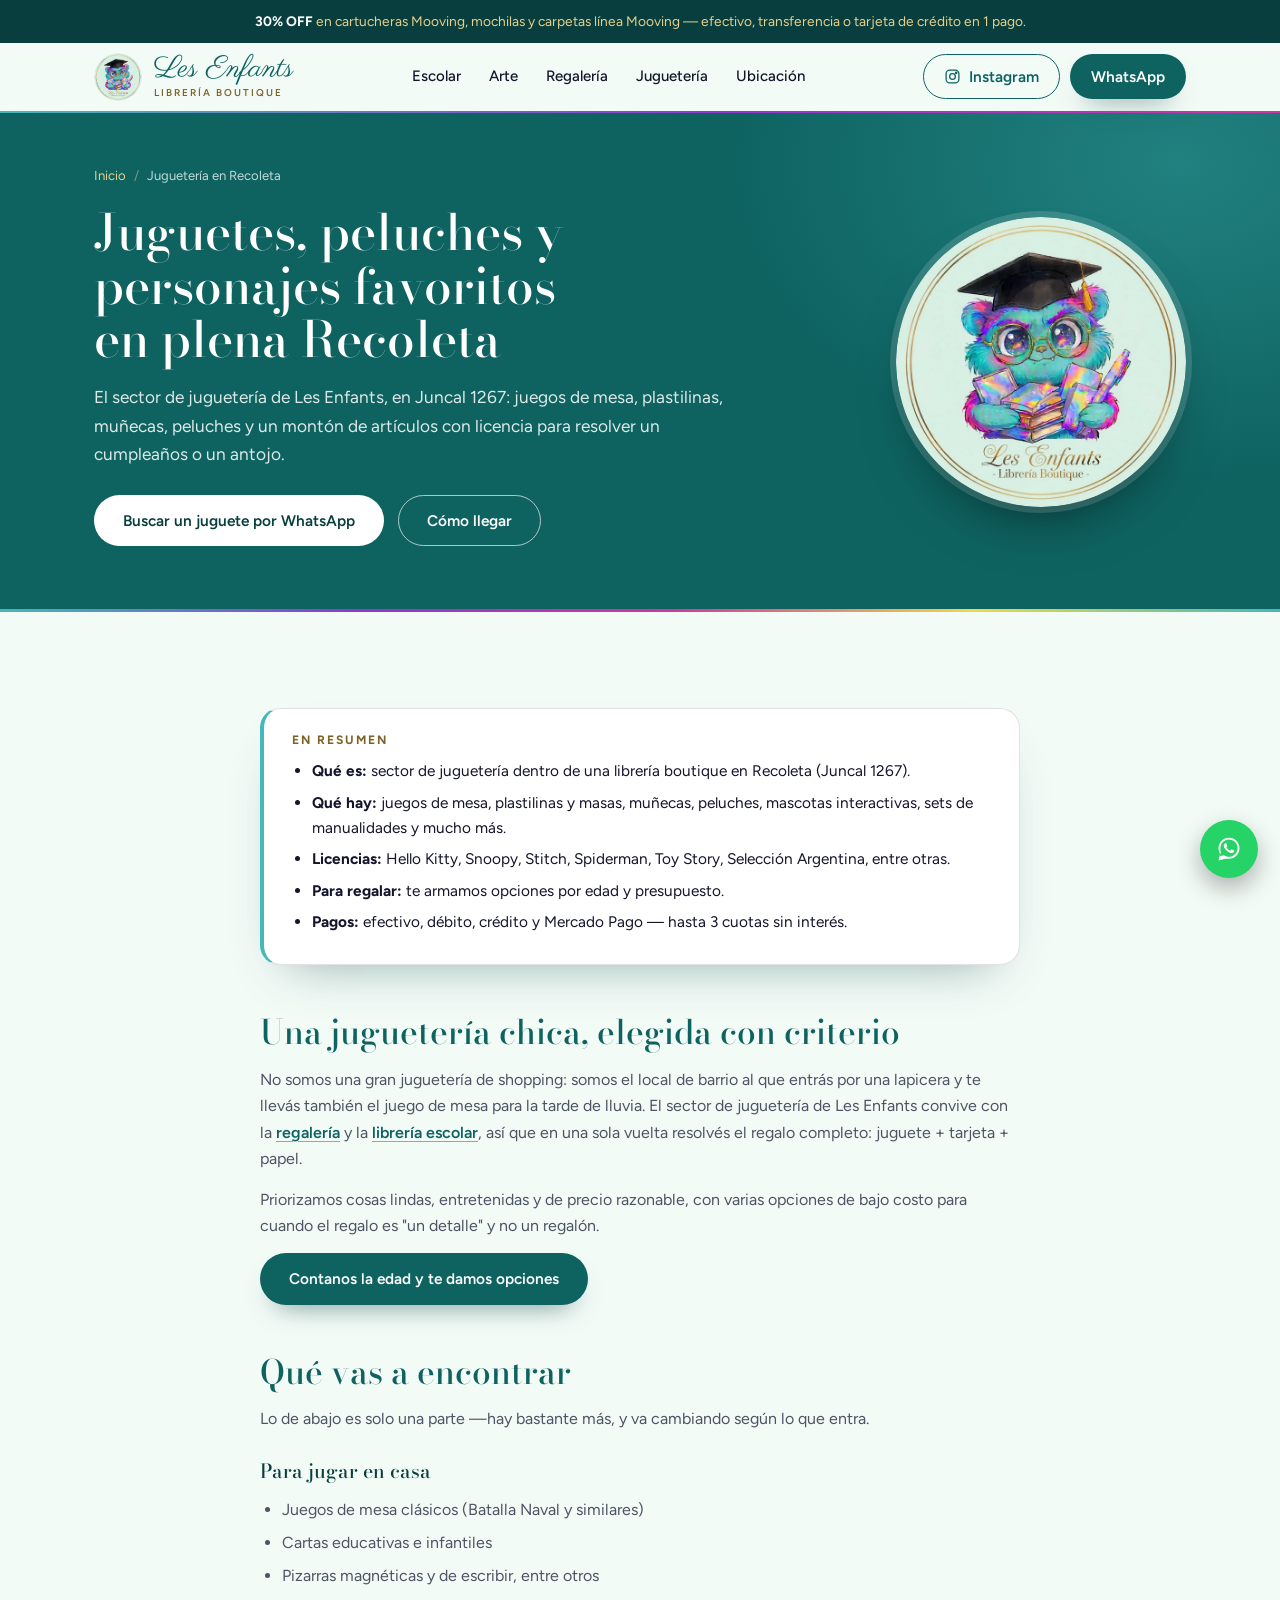
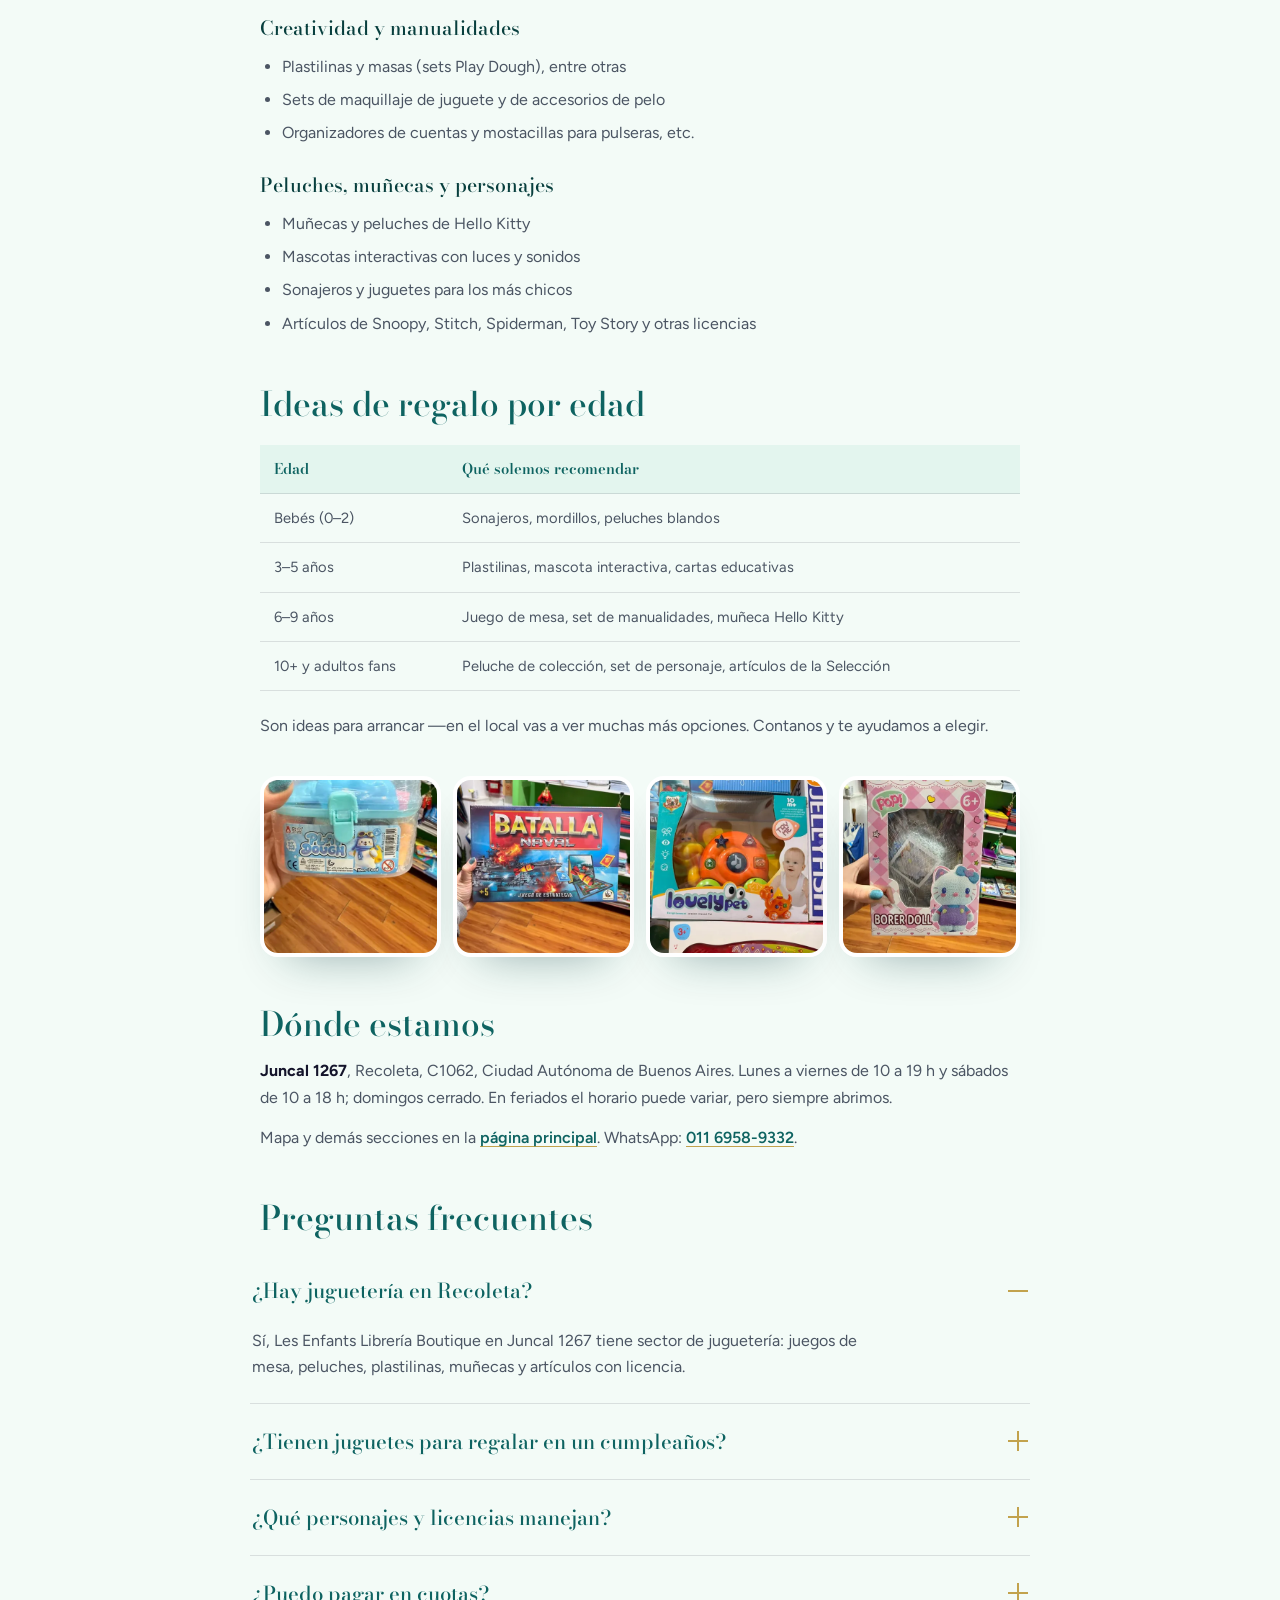
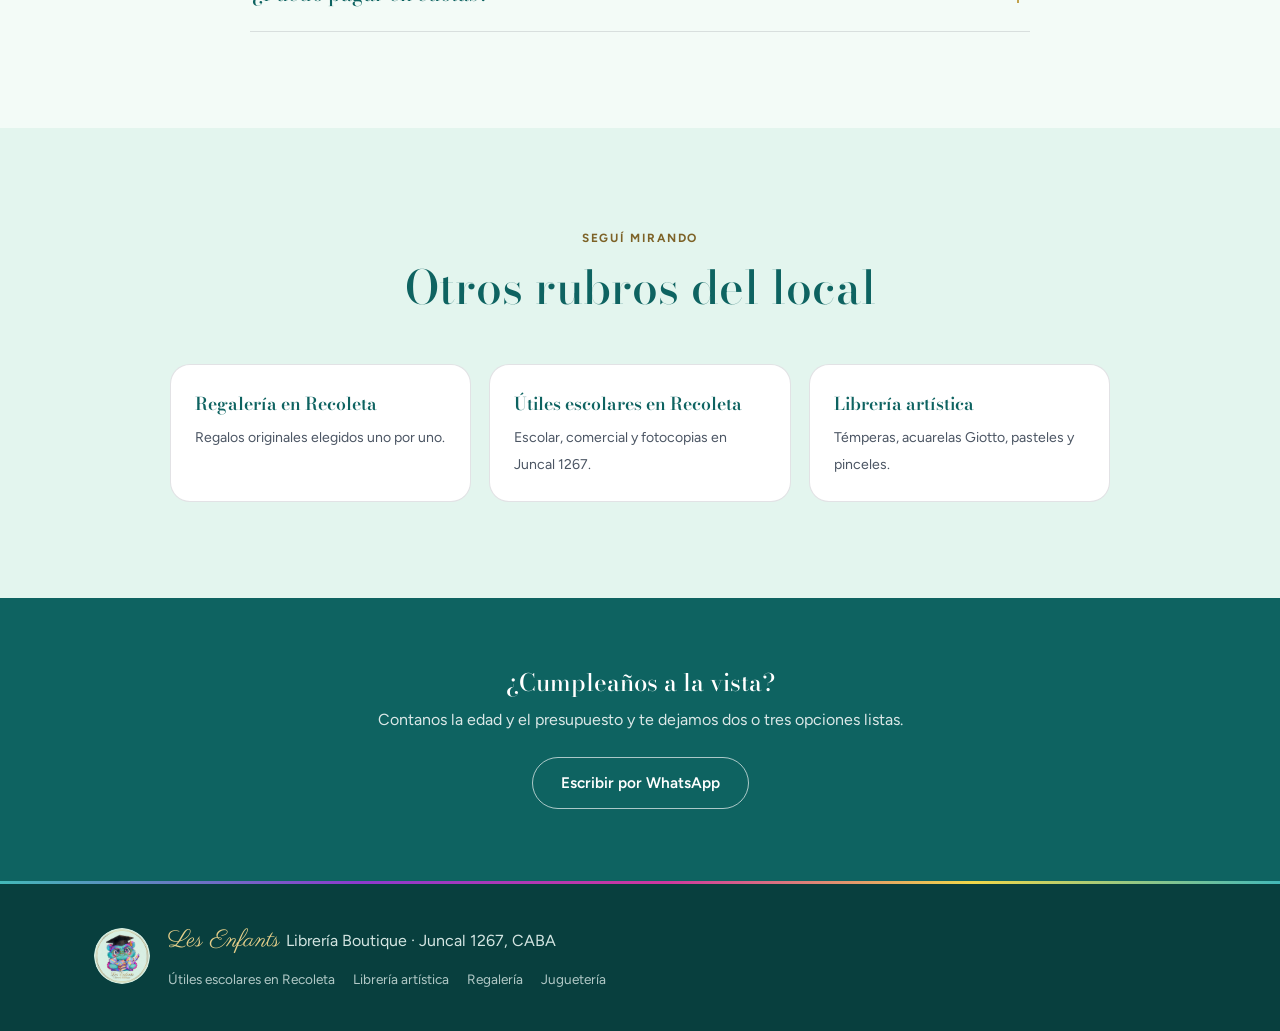
==== jugueteria-recoleta/index.html @ 067dcd60 "Les Enfants Librería Boutique: rediseño completo sobre la paleta del logo Sitio estático (home + 4 p" ====
<!DOCTYPE html>
<html lang="es">
<head>
<meta charset="UTF-8">
<meta name="viewport" content="width=device-width, initial-scale=1.0">
<title>Juguetería en Recoleta — juguetes y licencias | Les Enfants, Juncal 1267</title>
<meta name="description" content="Juguetería en Recoleta: juegos de mesa, peluches, plastilinas, muñecas y artículos con licencia (Hello Kitty, Snoopy, Stitch y más) en Juncal 1267. 3 cuotas sin interés. 5.0★ en Google.">
<link rel="preconnect" href="https://fonts.googleapis.com">
<link rel="preconnect" href="https://fonts.gstatic.com" crossorigin>
<link href="https://fonts.googleapis.com/css2?family=Bodoni+Moda:ital,opsz,wght@0,6..96,400..700;1,6..96,400..700&family=Figtree:wght@400..700&family=Parisienne&display=swap" rel="stylesheet">
<link rel="canonical" href="https://borthaburutoribio.github.io/les-enfants-website/jugueteria-recoleta/">
<link rel="icon" type="image/png" sizes="32x32" href="../assets/img/favicon-32.png">
<link rel="icon" type="image/png" sizes="16x16" href="../assets/img/favicon-16.png">
<link rel="apple-touch-icon" href="../assets/img/apple-touch-icon.png">
<link rel="stylesheet" href="../styles.css?v=1">
<meta name="theme-color" content="#0e6361">
<meta property="og:type" content="article">
<meta property="og:title" content="Juguetería en Recoleta — juguetes y licencias | Les Enfants">
<meta property="og:description" content="Juegos de mesa, peluches, plastilinas y muñecas en Juncal 1267, Recoleta. Licencias Hello Kitty, Snoopy y Stitch.">
<meta property="og:image" content="https://borthaburutoribio.github.io/les-enfants-website/assets/img/og-image.jpg">
<meta property="og:url" content="https://borthaburutoribio.github.io/les-enfants-website/jugueteria-recoleta/">
<meta property="og:locale" content="es_AR">
<meta name="twitter:card" content="summary_large_image">
<script type="application/ld+json">
{
  "@context": "https://schema.org",
  "@type": "Store",
  "name": "Les Enfants Librería Boutique",
  "description": "Juguetería en Recoleta, Buenos Aires: juegos de mesa, peluches, plastilinas, muñecas y artículos con licencia, en Juncal 1267.",
  "image": "https://borthaburutoribio.github.io/les-enfants-website/assets/img/og-image.jpg",
  "url": "https://borthaburutoribio.github.io/les-enfants-website/jugueteria-recoleta/",
  "telephone": "+5491169589332",
  "priceRange": "$$",
  "address": {
    "@type": "PostalAddress",
    "streetAddress": "Juncal 1267",
    "addressLocality": "Recoleta, Buenos Aires",
    "addressRegion": "CABA",
    "postalCode": "C1062",
    "addressCountry": "AR"
  },
  "geo": { "@type": "GeoCoordinates", "latitude": -34.5926909, "longitude": -58.3854901 },
  "hasMap": "https://maps.google.com/?cid=1390204583059692264",
  "openingHoursSpecification": [
    { "@type": "OpeningHoursSpecification", "dayOfWeek": ["Monday","Tuesday","Wednesday","Thursday","Friday"], "opens": "10:00", "closes": "19:00" },
    { "@type": "OpeningHoursSpecification", "dayOfWeek": "Saturday", "opens": "10:00", "closes": "18:00" }
  ]
}
</script>
<script type="application/ld+json">
{
  "@context": "https://schema.org",
  "@type": "BreadcrumbList",
  "itemListElement": [
    { "@type": "ListItem", "position": 1, "name": "Inicio", "item": "https://borthaburutoribio.github.io/les-enfants-website/" },
    { "@type": "ListItem", "position": 2, "name": "Juguetería en Recoleta", "item": "https://borthaburutoribio.github.io/les-enfants-website/jugueteria-recoleta/" }
  ]
}
</script>
<script type="application/ld+json">
{
  "@context": "https://schema.org",
  "@type": "FAQPage",
  "mainEntity": [
    { "@type": "Question", "name": "¿Hay juguetería en Recoleta?", "acceptedAnswer": { "@type": "Answer", "text": "Sí, Les Enfants Librería Boutique en Juncal 1267 tiene sector de juguetería: juegos de mesa, peluches, plastilinas, muñecas y artículos con licencia." } },
    { "@type": "Question", "name": "¿Tienen juguetes para regalar en un cumpleaños?", "acceptedAnswer": { "@type": "Answer", "text": "Sí, desde juegos de mesa y sets de plastilina hasta peluches y muñecas Hello Kitty. Contanos la edad y un presupuesto y te damos opciones." } },
    { "@type": "Question", "name": "¿Qué personajes y licencias manejan?", "acceptedAnswer": { "@type": "Answer", "text": "Hello Kitty, Snoopy, Stitch, Spiderman, Toy Story y la Selección Argentina, entre otras, en peluches, cartucheras, cuadernos, accesorios y más." } },
    { "@type": "Question", "name": "¿Puedo pagar en cuotas?", "acceptedAnswer": { "@type": "Answer", "text": "Sí, tarjeta de crédito, débito y Mercado Pago, con hasta 3 cuotas sin interés." } }
  ]
}
</script>
</head>
<body>

<div class="promo-bar">
  <strong>30% OFF</strong> en cartucheras Mooving, mochilas y carpetas línea Mooving — efectivo, transferencia o tarjeta de crédito en 1 pago.
</div>

<header class="site-header">
  <div class="container header-inner">
    <a href="../" class="brand">
      <img src="../assets/img/logo-badge-160.png" alt="Logo de Les Enfants Librería Boutique: un osito con birrete" class="brand-badge" width="48" height="48">
      <span class="brand-text"><span class="brand-script">Les Enfants</span><small>Librería Boutique</small></span>
    </a>
    <nav class="nav" id="nav">
      <a href="../libreria-utiles-escolares-recoleta/">Escolar</a>
      <a href="../libreria-artistica-recoleta/">Arte</a>
      <a href="../regaleria-recoleta/">Regalería</a>
      <a href="../jugueteria-recoleta/">Juguetería</a>
      <a href="../#ubicacion">Ubicación</a>
    </nav>
    <div class="header-ctas">
      <a href="#" class="btn btn-outline nav-cta" target="_blank" rel="noopener">
        <svg viewBox="0 0 24 24" fill="none" stroke="currentColor" stroke-width="1.8"><rect x="3" y="3" width="18" height="18" rx="5"/><circle cx="12" cy="12" r="4"/><circle cx="17.2" cy="6.8" r="1"/></svg>
        Instagram
      </a>
      <a href="https://wa.me/5491169589332?text=Hola!%20Quer%C3%ADa%20consultar%20por%20jugueter%C3%ADa" class="btn btn-primary nav-cta" target="_blank" rel="noopener">WhatsApp</a>
    </div>
    <button class="menu-toggle" id="menuToggle" aria-label="Abrir menú">
      <span></span><span></span><span></span>
    </button>
  </div>
</header>

<main>

  <section class="page-hero">
    <div class="container">
      <nav class="breadcrumb" aria-label="Ruta de navegación">
        <a href="../">Inicio</a>
        <span class="sep">/</span>
        <span aria-current="page">Juguetería en Recoleta</span>
      </nav>
      <h1>Juguetes, peluches y personajes favoritos en plena Recoleta</h1>
      <p class="lede">El sector de juguetería de Les Enfants, en Juncal 1267: juegos de mesa, plastilinas, muñecas, peluches y un montón de artículos con licencia para resolver un cumpleaños o un antojo.</p>
      <div class="hero-actions">
        <a href="https://wa.me/5491169589332?text=Hola!%20Busco%20un%20juguete%20para%20regalar" class="btn btn-primary" target="_blank" rel="noopener">Buscar un juguete por WhatsApp</a>
        <a href="../#ubicacion" class="btn btn-outline">Cómo llegar</a>
      </div>
    </div>
  </section>

  <section>
    <div class="container">
      <div class="tldr">
        <h2>En resumen</h2>
        <ul>
          <li><strong>Qué es:</strong> sector de juguetería dentro de una librería boutique en Recoleta (Juncal 1267).</li>
          <li><strong>Qué hay:</strong> juegos de mesa, plastilinas y masas, muñecas, peluches, mascotas interactivas, sets de manualidades y mucho más.</li>
          <li><strong>Licencias:</strong> Hello Kitty, Snoopy, Stitch, Spiderman, Toy Story, Selección Argentina, entre otras.</li>
          <li><strong>Para regalar:</strong> te armamos opciones por edad y presupuesto.</li>
          <li><strong>Pagos:</strong> efectivo, débito, crédito y Mercado Pago — hasta 3 cuotas sin interés.</li>
        </ul>
      </div>

      <div class="prose">
        <h2>Una juguetería chica, elegida con criterio</h2>
        <p>No somos una gran juguetería de shopping: somos el local de barrio al que entrás por una lapicera y te llevás también el juego de mesa para la tarde de lluvia. El sector de juguetería de Les Enfants convive con la <a href="../regaleria-recoleta/">regalería</a> y la <a href="../libreria-utiles-escolares-recoleta/">librería escolar</a>, así que en una sola vuelta resolvés el regalo completo: juguete + tarjeta + papel.</p>
        <p>Priorizamos cosas lindas, entretenidas y de precio razonable, con varias opciones de bajo costo para cuando el regalo es "un detalle" y no un regalón.</p>
        <p><a href="https://wa.me/5491169589332?text=Hola!%20Busco%20un%20juguete,%20te%20cuento%20la%20edad" class="btn btn-primary" target="_blank" rel="noopener">Contanos la edad y te damos opciones</a></p>

        <h2>Qué vas a encontrar</h2>
        <p>Lo de abajo es solo una parte —hay bastante más, y va cambiando según lo que entra.</p>
        <h3>Para jugar en casa</h3>
        <ul>
          <li>Juegos de mesa clásicos (Batalla Naval y similares)</li>
          <li>Cartas educativas e infantiles</li>
          <li>Pizarras magnéticas y de escribir, entre otros</li>
        </ul>
        <h3>Creatividad y manualidades</h3>
        <ul>
          <li>Plastilinas y masas (sets Play Dough), entre otras</li>
          <li>Sets de maquillaje de juguete y de accesorios de pelo</li>
          <li>Organizadores de cuentas y mostacillas para pulseras, etc.</li>
        </ul>
        <h3>Peluches, muñecas y personajes</h3>
        <ul>
          <li>Muñecas y peluches de Hello Kitty</li>
          <li>Mascotas interactivas con luces y sonidos</li>
          <li>Sonajeros y juguetes para los más chicos</li>
          <li>Artículos de Snoopy, Stitch, Spiderman, Toy Story y otras licencias</li>
        </ul>

        <h2>Ideas de regalo por edad</h2>
        <table class="info-table">
          <thead><tr><th>Edad</th><th>Qué solemos recomendar</th></tr></thead>
          <tbody>
            <tr><td>Bebés (0–2)</td><td>Sonajeros, mordillos, peluches blandos</td></tr>
            <tr><td>3–5 años</td><td>Plastilinas, mascota interactiva, cartas educativas</td></tr>
            <tr><td>6–9 años</td><td>Juego de mesa, set de manualidades, muñeca Hello Kitty</td></tr>
            <tr><td>10+ y adultos fans</td><td>Peluche de colección, set de personaje, artículos de la Selección</td></tr>
          </tbody>
        </table>
        <p>Son ideas para arrancar —en el local vas a ver muchas más opciones. Contanos y te ayudamos a elegir.</p>

        <div class="rubro-media">
          <img src="../assets/img/galeria/set-plastilinas-play-dough.webp" alt="Set de plastilinas Play Dough en Les Enfants Librería, Recoleta" loading="lazy">
          <img src="../assets/img/galeria/juego-mesa-batalla-naval.webp" alt="Juego de mesa Batalla Naval" loading="lazy">
          <img src="../assets/img/galeria/mascota-interactiva-lovely-pet.webp" alt="Mascota interactiva Lovely Pet con luces y sonidos" loading="lazy">
          <img src="../assets/img/galeria/muneca-hello-kitty-borer-doll.webp" alt="Muñeca de peluche Hello Kitty en caja" loading="lazy">
        </div>

        <h2>Dónde estamos</h2>
        <p><strong>Juncal 1267</strong>, Recoleta, C1062, Ciudad Autónoma de Buenos Aires. Lunes a viernes de 10 a 19 h y sábados de 10 a 18 h; domingos cerrado. En feriados el horario puede variar, pero siempre abrimos.</p>
        <p>Mapa y demás secciones en la <a href="../#ubicacion">página principal</a>. WhatsApp: <a href="tel:+541169589332">011 6958-9332</a>.</p>

        <h2>Preguntas frecuentes</h2>
      </div>

      <div class="faq-list" style="margin-top:8px;">
        <div class="faq-item open">
          <button class="faq-question" aria-expanded="true"><span>¿Hay juguetería en Recoleta?</span><span class="faq-icon"></span></button>
          <div class="faq-answer"><p>Sí, Les Enfants Librería Boutique en Juncal 1267 tiene sector de juguetería: juegos de mesa, peluches, plastilinas, muñecas y artículos con licencia.</p></div>
        </div>
        <div class="faq-item">
          <button class="faq-question" aria-expanded="false"><span>¿Tienen juguetes para regalar en un cumpleaños?</span><span class="faq-icon"></span></button>
          <div class="faq-answer"><p>Sí, desde juegos de mesa y sets de plastilina hasta peluches y muñecas Hello Kitty. Contanos la edad y un presupuesto y te damos opciones.</p></div>
        </div>
        <div class="faq-item">
          <button class="faq-question" aria-expanded="false"><span>¿Qué personajes y licencias manejan?</span><span class="faq-icon"></span></button>
          <div class="faq-answer"><p>Hello Kitty, Snoopy, Stitch, Spiderman, Toy Story y la Selección Argentina, entre otras, en peluches, cartucheras, cuadernos, accesorios y más.</p></div>
        </div>
        <div class="faq-item">
          <button class="faq-question" aria-expanded="false"><span>¿Puedo pagar en cuotas?</span><span class="faq-icon"></span></button>
          <div class="faq-answer"><p>Sí, tarjeta de crédito, débito y Mercado Pago, con hasta 3 cuotas sin interés.</p></div>
        </div>
      </div>
    </div>
  </section>

  <section class="related">
    <div class="container">
      <div class="section-head">
        <span class="eyebrow">Seguí mirando</span>
        <h2>Otros rubros del local</h2>
      </div>
      <div class="related-grid">
        <a class="related-card" href="../regaleria-recoleta/"><strong>Regalería en Recoleta</strong><span>Regalos originales elegidos uno por uno.</span></a>
        <a class="related-card" href="../libreria-utiles-escolares-recoleta/"><strong>Útiles escolares en Recoleta</strong><span>Escolar, comercial y fotocopias en Juncal 1267.</span></a>
        <a class="related-card" href="../libreria-artistica-recoleta/"><strong>Librería artística</strong><span>Témperas, acuarelas Giotto, pasteles y pinceles.</span></a>
      </div>
    </div>
  </section>

  <section class="mini-cta">
    <div class="container">
      <h2>¿Cumpleaños a la vista?</h2>
      <p>Contanos la edad y el presupuesto y te dejamos dos o tres opciones listas.</p>
      <a href="https://wa.me/5491169589332?text=Hola!%20Necesito%20un%20juguete%20para%20un%20cumplea%C3%B1os" class="btn btn-outline" target="_blank" rel="noopener">Escribir por WhatsApp</a>
    </div>
  </section>

</main>

<footer class="site-footer">
  <div class="container footer-inner">
    <img src="../assets/img/logo-badge-160.png" alt="Logo de Les Enfants Librería Boutique" class="footer-badge" width="56" height="56" loading="lazy">
    <div>
      <p class="footer-name"><span class="brand-script">Les Enfants</span> Librería Boutique · Juncal 1267, CABA</p>
      <nav class="footer-links" aria-label="Rubros">
        <a href="../libreria-utiles-escolares-recoleta/">Útiles escolares en Recoleta</a>
        <a href="../libreria-artistica-recoleta/">Librería artística</a>
        <a href="../regaleria-recoleta/">Regalería</a>
        <a href="../jugueteria-recoleta/">Juguetería</a>
      </nav>
    </div>
  </div>
</footer>

<a href="https://wa.me/5491169589332?text=Hola!%20Vi%20la%20web%20de%20Les%20Enfants%20y%20quer%C3%ADa%20consultar" class="whatsapp-float" target="_blank" rel="noopener" aria-label="Escribinos por WhatsApp">
  <svg viewBox="0 0 32 32" fill="currentColor" width="28" height="28"><path d="M16.001 3C9.373 3 4 8.373 4 15c0 2.35.687 4.54 1.874 6.383L4 29l7.804-1.84A11.94 11.94 0 0016 27c6.628 0 12-5.373 12-12S22.629 3 16.001 3zm0 21.8c-1.98 0-3.83-.55-5.41-1.5l-.388-.23-4.63 1.092 1.116-4.51-.253-.4A9.77 9.77 0 016.2 15c0-5.404 4.396-9.8 9.801-9.8 5.404 0 9.8 4.396 9.8 9.8 0 5.405-4.396 9.8-9.8 9.8zm5.373-7.34c-.294-.147-1.74-.858-2.01-.956-.27-.098-.467-.147-.663.147-.196.294-.76.956-.932 1.152-.171.196-.343.22-.637.073-.294-.147-1.242-.458-2.365-1.46-.874-.78-1.464-1.744-1.636-2.038-.171-.294-.018-.453.129-.6.132-.132.294-.343.441-.514.147-.171.196-.294.294-.49.098-.196.049-.368-.024-.514-.073-.147-.663-1.6-.909-2.192-.24-.576-.484-.498-.663-.507l-.564-.01c-.196 0-.514.073-.784.368-.27.294-1.03 1.006-1.03 2.454 0 1.447 1.055 2.846 1.202 3.043.147.196 2.077 3.17 5.033 4.445.703.303 1.251.484 1.679.62.706.224 1.348.192 1.856.117.566-.085 1.74-.712 1.985-1.4.245-.69.245-1.28.171-1.4-.073-.122-.27-.196-.564-.343z"/></svg>
</a>

<script src="../script.js"></script>
</body>
</html>
---- styles.css ----
/* ============================================
   Les Enfants Librería Boutique — tokens
   Paleta muestreada del logo (osito turquesa + fondo menta + aro dorado).
   Un solo color dominante (turquesa profundo). Rosa, lila y manteca
   solo en insignias chicas. La "foil" holográfica (turquesa → violeta →
   magenta → dorado) aparece únicamente en líneas finas y en el aro del hero.
   ============================================ */
:root {
  --mint-50: #f3fbf7;
  --mint-100: #e3f5ee;
  --mint-200: #d8eee3;          /* menta exacta del logo */
  --teal-900: #083f3e;
  --teal-800: #0e6361;          /* marca: botones, títulos, bloques oscuros */
  --teal-600: #178f8c;
  --teal-500: #43b9b8;          /* turquesa del pelaje, solo detalles */
  --ink: #14142b;               /* negro-azulado del birrete */
  --ink-soft: #4b5563;
  --gold: #c2a24d;              /* aro del logo (líneas y decoración) */
  --gold-ink: #7d6227;          /* dorado para texto sobre claro */
  --gold-light: #e6cf8a;        /* dorado para texto sobre oscuro */
  --star: #e0a419;
  --rose-100: #fbdbe8;  --rose-700: #a3205f;
  --lilac-100: #e7ddfb; --lilac-700: #5f2aa8;
  --butter-100: #fbf0b6; --butter-800: #7a5d00;
  --holo: linear-gradient(100deg, #43b9b8 0%, #8c3ace 28%, #ce379f 52%, #efd84a 76%, #43b9b8 100%);
  --line: rgba(20, 20, 43, 0.12);
  --shadow: 0 24px 48px -28px rgba(8, 63, 62, 0.45);
  --r: 20px;
  --r-lg: 28px;
  --font-display: 'Bodoni Moda', 'Didot', 'Bodoni 72', Georgia, serif;
  --font-body: 'Figtree', system-ui, -apple-system, 'Segoe UI', sans-serif;
  --font-script: 'Parisienne', 'Snell Roundhand', 'Brush Script MT', cursive;
}

* { box-sizing: border-box; margin: 0; padding: 0; }
html { scroll-behavior: smooth; -webkit-text-size-adjust: 100%; }
body {
  font-family: var(--font-body);
  color: var(--ink);
  background: var(--mint-50);
  line-height: 1.65;
  overflow-x: hidden;
}
@supports (overflow-x: clip) { body { overflow-x: clip; } }
img { max-width: 100%; height: auto; display: block; }
h1, h2, h3 { font-family: var(--font-display); color: var(--teal-800); font-weight: 500; line-height: 1.12; text-wrap: balance; }
.container { max-width: 1140px; margin: 0 auto; padding: 0 24px; }
a { text-decoration: none; color: inherit; }
a, button { cursor: pointer; }
a:focus-visible, button:focus-visible { outline: 3px solid var(--teal-600); outline-offset: 3px; border-radius: 6px; }
.brand-script { font-family: var(--font-script); font-weight: 400; }

.skip-link {
  position: absolute; left: 12px; top: -60px; z-index: 100;
  background: var(--teal-800); color: #fff; padding: 10px 18px; border-radius: 999px; font-weight: 600;
  transition: top .2s ease;
}
.skip-link:focus { top: 12px; }

.eyebrow {
  display: inline-block;
  font-family: var(--font-body);
  font-size: 0.74rem;
  font-weight: 700;
  letter-spacing: 0.16em;
  text-transform: uppercase;
  color: var(--gold-ink);
  margin-bottom: 14px;
}

.btn {
  display: inline-flex;
  align-items: center;
  justify-content: center;
  gap: 8px;
  min-height: 48px;
  padding: 12px 28px;
  border-radius: 999px;
  font-weight: 600;
  font-family: var(--font-body);
  font-size: 0.96rem;
  border: 1.5px solid transparent;
  transition: transform .18s ease, background .18s ease, color .18s ease, box-shadow .18s ease;
}
.btn:hover { transform: translateY(-2px); }
.btn svg { width: 17px; height: 17px; flex-shrink: 0; }
.btn-primary { background: var(--teal-800); color: #fff; box-shadow: 0 14px 28px -16px rgba(8, 63, 62, 0.7); }
.btn-primary:hover { background: var(--teal-900); }
.btn-outline { background: transparent; color: var(--teal-800); border-color: var(--teal-800); }
.btn-outline:hover { background: var(--teal-800); color: #fff; }

/* Íconos en insignias pastel (color chico y suave, nunca bloques grandes) */
.ico--rose   { background: var(--rose-100);   color: var(--rose-700); }
.ico--lilac  { background: var(--lilac-100);  color: var(--lilac-700); }
.ico--butter { background: var(--butter-100); color: var(--butter-800); }
.ico--aqua   { background: #cdeeec;           color: var(--teal-800); }

/* Promo bar */
.promo-bar {
  background: var(--teal-900);
  color: var(--gold-light);
  text-align: center;
  font-size: 0.86rem;
  padding: 10px 20px;
}
.promo-bar strong { color: #fff; }

/* Header */
.site-header {
  position: sticky;
  top: 0;
  z-index: 50;
  background: rgba(243, 251, 247, 0.94);
  backdrop-filter: blur(8px);
  -webkit-backdrop-filter: blur(8px);
}
/* firma: línea foil holográfica bajo el header */
.site-header::after {
  content: "";
  position: absolute; left: 0; right: 0; bottom: 0; height: 2px;
  background: var(--holo);
  background-size: 200% 100%;
  animation: foil-shift 16s linear infinite;
}
@keyframes foil-shift { to { background-position: -200% 0; } }
.header-inner { display: flex; align-items: center; justify-content: space-between; gap: 16px; padding-top: 10px; padding-bottom: 12px; }
.brand { display: flex; align-items: center; gap: 12px; }
.brand-badge { width: 48px; height: 48px; border-radius: 50%; flex-shrink: 0; }
.brand-text { display: flex; flex-direction: column; line-height: 1; }
.brand-text .brand-script { font-size: 1.85rem; color: var(--teal-800); line-height: 1; }
.brand-text small { font-size: 0.62rem; font-weight: 600; letter-spacing: 0.2em; text-transform: uppercase; color: var(--gold-ink); margin-top: 3px; }

.header-ctas { display: flex; align-items: center; gap: 10px; }
.nav { display: flex; gap: 28px; font-weight: 500; font-size: 0.94rem; }
.nav a { position: relative; padding: 6px 0; }
.nav a::after { content: ""; position: absolute; left: 0; right: 0; bottom: 0; height: 2px; background: var(--gold); transform: scaleX(0); transform-origin: left; transition: transform .25s ease; }
.nav a:hover::after { transform: scaleX(1); }
.nav-cta { padding: 9px 20px; min-height: 42px; }
.menu-toggle { display: none; flex-direction: column; gap: 5px; background: none; border: none; padding: 12px 8px; }
.menu-toggle span { width: 24px; height: 2px; background: var(--teal-800); border-radius: 2px; }

/* Hero */
.hero {
  position: relative;
  padding: clamp(40px, 6vw, 84px) 0 clamp(96px, 11vw, 150px);
  background:
    radial-gradient(56% 70% at 80% 42%, rgba(67, 185, 184, 0.20), transparent 70%),
    radial-gradient(26% 34% at 97% 62%, rgba(206, 55, 159, 0.08), transparent 70%),
    radial-gradient(30% 40% at 4% 6%, rgba(239, 216, 74, 0.13), transparent 70%),
    var(--mint-50);
}
@supports (overflow-x: clip) { .hero { overflow-x: clip; } }
/* renglones de cuaderno, muy suaves, se desvanecen hacia la derecha */
.hero::before {
  content: "";
  position: absolute; inset: 0;
  background-image: repeating-linear-gradient(to bottom, transparent 0 43px, rgba(23, 143, 140, 0.10) 43px 44px);
  -webkit-mask-image: linear-gradient(90deg, #000 0%, transparent 62%);
  mask-image: linear-gradient(90deg, #000 0%, transparent 62%);
  pointer-events: none;
}
.hero-grid {
  position: relative; z-index: 1;
  display: grid;
  grid-template-columns: minmax(0, 1.05fr) minmax(0, 0.95fr);
  gap: 48px;
  align-items: center;
}
.rating-chip {
  display: inline-flex; align-items: center; gap: 8px;
  background: #fff; border: 1px solid var(--line);
  padding: 6px 16px; border-radius: 999px;
  font-size: 0.84rem; font-weight: 600; color: var(--ink);
  margin-bottom: 20px;
  box-shadow: 0 8px 18px -12px rgba(8, 63, 62, 0.4);
}
.rating-chip span:first-child { color: var(--star); }
.hero-copy .eyebrow { display: block; margin-bottom: 12px; }
.hero h1 {
  font-size: clamp(2.6rem, 5.8vw, 4.6rem);
  line-height: 1.02;
  letter-spacing: -0.015em;
  color: var(--ink);
  margin-bottom: 22px;
}
.hero h1 { text-wrap: wrap; }
.hero h1 em { font-style: italic; color: var(--teal-800); word-spacing: 0.06em; }
.nb { white-space: nowrap; }
.hero-lede { font-size: 1.14rem; color: var(--ink-soft); max-width: 46ch; margin-bottom: 30px; }
.hero-actions { display: flex; flex-wrap: wrap; gap: 14px; }

.hero-art { isolation: isolate; }
.badge-wrap { position: relative; width: min(100%, 470px); margin-inline: auto; aspect-ratio: 1; }
.hero-badge { position: relative; width: 100%; height: 100%; border-radius: 50%; box-shadow: 0 34px 60px -32px rgba(8, 63, 62, 0.6); }
/* firma: aro foil que gira despacito alrededor del aro dorado del logo */
.holo-ring {
  position: absolute; inset: -14px; border-radius: 50%;
  background: conic-gradient(from 0deg, #43b9b8, #8c3ace, #ce379f, #efd84a, #43b9b8);
  -webkit-mask: radial-gradient(farthest-side, transparent calc(100% - 5px), #000 calc(100% - 4px));
  mask: radial-gradient(farthest-side, transparent calc(100% - 5px), #000 calc(100% - 4px));
  animation: spin 38s linear infinite;
}
@keyframes spin { to { transform: rotate(360deg); } }

.sticker {
  position: absolute; z-index: 2;
  padding: 7px 16px;
  font-size: 0.86rem; font-weight: 700; line-height: 1.2;
  border-radius: 999px; border: 3px solid #fff;
  box-shadow: 0 10px 20px -10px rgba(8, 63, 62, 0.5);
  transform: rotate(var(--r, 0deg));
}
.sticker--butter { background: var(--butter-100); color: var(--butter-800); }
.sticker--rose   { background: var(--rose-100);   color: var(--rose-700); }
.sticker--lilac  { background: var(--lilac-100);  color: var(--lilac-700); }
.sticker--aqua   { background: #cdeeec;           color: var(--teal-800); }
.s1 { top: 9%;  left: -5%;  --r: -8deg; }
.s2 { top: 2%;  right: 3%;  --r: 7deg; }
.s3 { bottom: 15%; left: -7%; --r: 6deg; }
.s4 { bottom: 5%; right: -1%; --r: -6deg; }

.spark { position: absolute; z-index: 2; fill: var(--gold); transform-origin: center; animation: twinkle 3.8s ease-in-out infinite; }
.sp1 { width: 20px; top: 20%; left: 20%; }
.sp2 { width: 28px; top: 44%; right: -6%; fill: var(--teal-500); animation-delay: 1.2s; }
.sp3 { width: 16px; bottom: 30%; left: 4%; fill: #ce379f; animation-delay: 2.2s; }
@keyframes twinkle { 0%, 100% { opacity: .35; transform: scale(.75) rotate(0deg); } 50% { opacity: 1; transform: scale(1.1) rotate(20deg); } }

/* entrada del hero (una sola vez) */
.hero-copy > * { animation: rise .7s cubic-bezier(.2, .7, .2, 1) both; }
.hero-copy > *:nth-child(2) { animation-delay: .06s; }
.hero-copy > *:nth-child(3) { animation-delay: .12s; }
.hero-copy > *:nth-child(4) { animation-delay: .18s; }
.hero-copy > *:nth-child(5) { animation-delay: .24s; }
.hero-badge { animation: pop .8s cubic-bezier(.2, .8, .2, 1) .1s both; }
@keyframes rise { from { opacity: 0; transform: translateY(16px); } to { opacity: 1; transform: none; } }
@keyframes pop { from { opacity: 0; transform: scale(.94); } to { opacity: 1; transform: none; } }

/* En resumen (ficha) */
.resumen { padding: 0; position: relative; z-index: 3; }
.ficha {
  position: relative;
  margin-top: -64px;
  background: #fff;
  border: 1px solid var(--line);
  border-radius: 24px;
  box-shadow: var(--shadow);
  padding: 34px 12px 22px;
}
.ficha-tab {
  position: absolute; top: -15px; left: 28px;
  background: var(--teal-800); color: #fff;
  font-family: var(--font-body); font-size: 0.72rem; font-weight: 700; line-height: 1;
  letter-spacing: 0.16em; text-transform: uppercase;
  padding: 9px 16px; border-radius: 999px;
}
.ficha-grid { display: grid; grid-template-columns: repeat(4, minmax(0, 1fr)); }
.ficha-item {
  display: grid; grid-template-columns: auto minmax(0, 1fr); column-gap: 12px; align-content: start;
  padding: 6px 20px;
  border-left: 1px dashed var(--line);
}
.ficha-item:first-child { border-left: 0; }
.ficha-ico { grid-row: span 2; width: 40px; height: 40px; border-radius: 50%; display: flex; align-items: center; justify-content: center; }
.ficha-ico svg { width: 20px; height: 20px; }
.ficha-item dt { font-size: 0.7rem; font-weight: 700; letter-spacing: 0.14em; text-transform: uppercase; color: var(--gold-ink); }
.ficha-item dd { font-size: 0.92rem; color: var(--ink); line-height: 1.45; }

/* Secciones */
section { padding: 96px 0; }
.section-head { max-width: 640px; margin: 0 auto 50px; text-align: center; }
.section-head h2 { font-size: clamp(2rem, 3.8vw, 2.9rem); }
.section-head p { margin-top: 14px; color: var(--ink-soft); font-size: 1.04rem; }

/* Categorías */
.categorias { text-align: center; padding-top: 88px; }
.cat-grid { display: grid; grid-template-columns: repeat(4, minmax(0, 1fr)); gap: 22px; }
.cat-card {
  position: relative; overflow: hidden; display: flex; flex-direction: column; align-items: center;
  background: #fff;
  border: 1px solid var(--line);
  border-radius: var(--r);
  padding: 38px 20px 30px;
  transition: transform .22s ease, box-shadow .22s ease;
}
.cat-card::before { content: ""; position: absolute; left: 0; right: 0; top: 0; height: 3px; background: var(--holo); transform: scaleX(0); transform-origin: left; transition: transform .35s ease; }
.cat-card:hover { transform: translateY(-6px); box-shadow: var(--shadow); }
.cat-card:hover::before { transform: scaleX(1); }
.cat-icon { width: 58px; height: 58px; margin: 0 auto 20px; display: flex; align-items: center; justify-content: center; border-radius: 50%; }
.cat-icon svg { width: 26px; height: 26px; }
.cat-card h3 { font-size: 1.28rem; }
.cat-card p { margin-top: 8px; font-size: 0.9rem; color: var(--ink-soft); }
.cat-card .cat-more { display: inline-block; margin-top: auto; padding-top: 16px; font-size: 0.82rem; font-weight: 700; letter-spacing: 0.02em; color: var(--teal-800); }

/* Galería */
.galeria { background: var(--mint-100); padding-bottom: 80px; }
.galeria .section-head { margin-bottom: 34px; }
.galeria-track {
  overflow: hidden;
  padding: 16px 0 46px;
  -webkit-mask-image: linear-gradient(90deg, transparent, #000 5%, #000 95%, transparent);
  mask-image: linear-gradient(90deg, transparent, #000 5%, #000 95%, transparent);
}
.galeria-track-inner { display: flex; gap: 18px; width: max-content; animation: galeria-scroll 70s linear infinite; }
.galeria-track:hover .galeria-track-inner { animation-play-state: paused; }
.galeria-dup { display: contents; }
.galeria-slide {
  flex: 0 0 auto; width: 230px; height: 230px;
  border-radius: 22px; overflow: hidden;
  border: 5px solid #fff;
  box-shadow: 0 14px 22px -16px rgba(8, 63, 62, 0.5);
  transform: rotate(-1.2deg);
  background: #fff;
}
.galeria-slide:nth-child(even) { transform: rotate(1.4deg) translateY(8px); }
.galeria-slide img { width: 100%; height: 100%; object-fit: cover; }
@keyframes galeria-scroll { from { transform: translateX(0); } to { transform: translateX(-50%); } }

/* Nosotros */
.nosotros { position: relative; background: var(--teal-900); color: rgba(234, 247, 244, 0.9); }
.nosotros::before, .site-footer::before { content: ""; position: absolute; left: 0; right: 0; top: 0; height: 3px; background: var(--holo); }
.nosotros-grid { display: grid; grid-template-columns: minmax(0, 0.9fr) minmax(0, 1.1fr); gap: 64px; align-items: center; }
.nosotros-media img, .nosotros-media .ph { width: 100%; aspect-ratio: 4 / 5; object-fit: cover; border-radius: var(--r-lg); }
.nosotros-media img { box-shadow: 0 30px 60px -30px rgba(0, 0, 0, 0.6); }
.nosotros-content .eyebrow { color: var(--gold-light); }
.nosotros-content h2 { color: #fff; font-size: clamp(2rem, 3.8vw, 2.9rem); margin-bottom: 18px; }
.nosotros-content p { color: rgba(234, 247, 244, 0.84); margin-bottom: 16px; font-size: 1.03rem; }
.nosotros-content .etimologia { font-size: 0.98rem; color: var(--gold-light); border-left: 2px solid var(--gold); padding-left: 14px; margin-bottom: 22px; }
.etimologia .brand-script { font-size: 1.8rem; line-height: 1; margin-right: 2px; }
.nosotros-signature { font-family: var(--font-script); font-size: 1.7rem !important; color: var(--gold-light) !important; margin-top: 22px; }

.sellos-caption { font-size: 0.92rem !important; color: var(--gold-light) !important; margin: 6px 0 14px !important; font-style: italic; }
.sellos-row { list-style: none; display: flex; flex-wrap: wrap; gap: 6px; margin: 0 0 20px; padding: 0; }
.sello-octagono {
  width: 72px; height: 72px; flex-shrink: 0;
  background: #111;
  clip-path: polygon(29% 0%, 71% 0%, 100% 29%, 100% 71%, 71% 100%, 29% 100%, 0% 71%, 0% 29%);
  padding: 3px; display: flex;
}
.sello-ring {
  flex: 1; background: #fff; padding: 1.5px; display: flex;
  clip-path: polygon(29% 0%, 71% 0%, 100% 29%, 100% 71%, 71% 100%, 29% 100%, 0% 71%, 0% 29%);
}
.sello-inner {
  flex: 1; background: #111; color: #fff; padding: 3px;
  clip-path: polygon(29% 0%, 71% 0%, 100% 29%, 100% 71%, 71% 100%, 29% 100%, 0% 71%, 0% 29%);
  display: flex; flex-direction: column; align-items: center; justify-content: center; text-align: center;
}
.sello-inner span { font-size: 0.38rem; font-weight: 700; line-height: 1.25; white-space: nowrap; }
.sello-inner strong { font-size: 0.42rem; font-weight: 800; line-height: 1.2; margin-top: 1px; white-space: nowrap; }

.share-row { margin-top: 22px; }
.share-btn {
  display: inline-flex; align-items: center; gap: 8px;
  font-family: inherit; font-size: 0.86rem; font-weight: 600;
  background: transparent; border: 1.5px solid var(--gold-light); color: var(--gold-light);
  padding: 9px 18px; border-radius: 999px;
  transition: background .18s ease, color .18s ease;
}
.share-btn:hover { background: var(--gold-light); color: var(--teal-900); }
.share-btn svg { width: 15px; height: 15px; flex-shrink: 0; }

/* Espacios reservados (lorem ipsum): a propósito bien visibles */
.ph {
  display: flex; flex-direction: column; align-items: center; justify-content: center; gap: 8px;
  text-align: center; padding: 24px;
  border: 2px dashed var(--gold);
  border-radius: var(--r-lg);
  color: var(--ph-ink, var(--teal-800));
  background:
    repeating-linear-gradient(135deg, rgba(23, 143, 140, 0.08) 0 12px, transparent 12px 24px),
    var(--ph-bg, var(--mint-100));
}
.ph svg { width: 44px; height: 44px; opacity: .75; }
.ph strong { font-family: var(--font-display); font-style: italic; font-weight: 500; font-size: 1.8rem; line-height: 1.1; }
.ph span { font-size: 0.74rem; font-weight: 700; letter-spacing: 0.1em; text-transform: uppercase; opacity: .85; }
.nosotros .ph { --ph-ink: #eaf7f4; --ph-bg: rgba(255, 255, 255, 0.06); border-color: var(--gold-light); background: repeating-linear-gradient(135deg, rgba(255, 255, 255, 0.06) 0 12px, transparent 12px 24px), var(--ph-bg); }

/* Redes */
.redes { text-align: center; }
.redes-grid { display: grid; grid-template-columns: repeat(auto-fit, minmax(150px, 230px)); justify-content: center; gap: 20px; }
.ph--reel { aspect-ratio: 4 / 5; width: 100%; }
.ph--reel svg { width: 38px; height: 38px; }
.ph--reel strong { font-size: 1.4rem; }
.redes-cta { display: flex; flex-wrap: wrap; justify-content: center; gap: 12px; margin-top: 36px; }

/* Reseñas */
.resenas { background: var(--mint-100); text-align: center; }
.rating-summary { margin-top: -26px; margin-bottom: 44px; }
.rating-summary .stars { display: block; color: var(--star); font-size: 1.6rem; letter-spacing: 0.1em; }
.rating-summary .rating-text { display: block; font-size: 0.92rem; color: var(--ink-soft); margin-top: 2px; }
.reviews-grid { display: grid; grid-template-columns: repeat(3, minmax(0, 1fr)); gap: 22px; text-align: left; }
.review-card { position: relative; background: #fff; border-radius: var(--r); padding: 30px 28px 26px; border: 1px solid var(--line); border-top: 3px solid var(--teal-500); }
.review-card p { color: var(--ink); margin-bottom: 16px; font-size: 1.02rem; }
.review-card cite { font-weight: 700; font-style: normal; color: var(--teal-800); font-size: 0.92rem; }
.review-card cite span { font-weight: 400; color: var(--ink-soft); }

/* Ubicación */
.ubicacion-grid { display: grid; grid-template-columns: minmax(0, 1fr) minmax(0, 1fr); gap: 56px; align-items: stretch; }
.ubicacion-info h2 { font-size: clamp(2rem, 3.8vw, 2.9rem); margin-bottom: 22px; }
.info-list { list-style: none; display: flex; flex-direction: column; gap: 16px; margin-bottom: 22px; }
.info-list a { color: var(--teal-800); font-weight: 700; }
.hours-list { list-style: none; margin-top: 8px; }
.hours-list li { display: flex; justify-content: space-between; max-width: 320px; padding: 5px 0; color: var(--ink-soft); border-bottom: 1px dashed var(--line); }
.hours-note { display: block; margin-top: 8px; font-size: 0.84rem; color: var(--ink-soft); font-style: italic; }
.payments { display: flex; flex-wrap: wrap; gap: 10px; margin-bottom: 26px; }
.payments span { background: var(--mint-200); padding: 7px 16px; border-radius: 999px; font-size: 0.82rem; color: var(--teal-800); font-weight: 600; }
.ubicacion-map iframe { width: 100%; height: 100%; min-height: 380px; border: 0; border-radius: var(--r-lg); box-shadow: var(--shadow); }

/* FAQ */
.faq { background: #fff; }
.faq-list { max-width: 780px; margin: 0 auto; }
.faq-item { border-bottom: 1px solid var(--line); }
.faq-question {
  width: 100%;
  display: flex; align-items: center; justify-content: space-between; gap: 20px;
  background: none; border: none; padding: 22px 2px;
  text-align: left;
  font-family: var(--font-display); font-weight: 500;
  font-size: clamp(1.08rem, 1.7vw, 1.28rem); color: var(--teal-800);
}
.faq-question:hover span:first-child { color: var(--teal-600); }
.faq-icon { position: relative; width: 20px; height: 20px; flex-shrink: 0; }
.faq-icon::before, .faq-icon::after { content: ""; position: absolute; background: var(--gold); transition: transform .25s ease, opacity .25s ease; }
.faq-icon::before { top: 50%; left: 0; width: 100%; height: 2px; transform: translateY(-50%); }
.faq-icon::after { left: 50%; top: 0; height: 100%; width: 2px; transform: translateX(-50%); }
.faq-item.open .faq-icon::after { transform: translateX(-50%) rotate(90deg); opacity: 0; }
.faq-answer { max-height: 0; overflow: hidden; transition: max-height .35s ease; }
.faq-answer p { padding: 0 2px 22px; color: var(--ink-soft); max-width: 65ch; }
.faq-item.open .faq-answer { max-height: 320px; }

/* Footer */
.site-footer { position: relative; background: var(--teal-900); color: rgba(234, 247, 244, 0.75); padding: 40px 0; }
.footer-inner { display: flex; flex-wrap: wrap; align-items: center; gap: 18px; }
.footer-badge { width: 56px; height: 56px; border-radius: 50%; }
.footer-name { color: rgba(234, 247, 244, 0.9); }
.footer-name .brand-script { font-size: 1.5rem; color: var(--gold-light); margin-right: 2px; }
.footer-links { display: flex; flex-wrap: wrap; gap: 8px 18px; margin-top: 8px; }
.footer-links a { color: rgba(234, 247, 244, 0.75); font-size: 0.85rem; }
.footer-links a:hover { color: #fff; text-decoration: underline; }

/* WhatsApp flotante */
.whatsapp-float {
  position: fixed; bottom: 22px; right: 22px;
  background: #25D366; color: #fff;
  width: 58px; height: 58px; border-radius: 50%;
  display: flex; align-items: center; justify-content: center;
  box-shadow: 0 10px 24px rgba(0, 0, 0, 0.3); z-index: 60;
}

/* Responsive */
@media (max-width: 980px) {
  .hero-grid { grid-template-columns: 1fr; gap: 44px; }
  .badge-wrap { width: min(86%, 400px); }
  .ficha-grid { grid-template-columns: repeat(2, minmax(0, 1fr)); row-gap: 14px; }
  .ficha-item:nth-child(3) { border-left: 0; }
  .cat-grid { grid-template-columns: repeat(2, minmax(0, 1fr)); }
  .nosotros-grid, .ubicacion-grid { grid-template-columns: 1fr; gap: 40px; }
  .nosotros-media { max-width: 460px; margin-inline: auto; width: 100%; }
  .reviews-grid { grid-template-columns: 1fr; }
}
@media (max-width: 860px) {
  .nav, .header-ctas { display: none; }
  .menu-toggle { display: flex; }
  .nav.open {
    display: flex; flex-direction: column;
    position: absolute; top: 100%; left: 0; right: 0;
    background: var(--mint-50); padding: 10px 24px 18px; gap: 0;
    box-shadow: 0 14px 24px -10px rgba(8, 63, 62, 0.25);
  }
  .nav.open a { padding: 14px 0; border-bottom: 1px solid var(--line); font-size: 1.02rem; }
  .galeria-slide { width: 180px; height: 180px; }
  section { padding: 76px 0; }
}
@media (max-width: 560px) {
  .container { padding: 0 20px; }
  .ficha { padding: 32px 4px 14px; margin-top: -52px; }
  .ficha-grid { grid-template-columns: 1fr; row-gap: 0; }
  .ficha-item, .ficha-item:nth-child(3) { border-left: 0; border-top: 1px dashed var(--line); padding: 12px 18px; }
  .ficha-item:first-child { border-top: 0; }
  .cat-grid { grid-template-columns: 1fr; }
  .galeria-slide { width: 150px; height: 150px; border-width: 4px; border-radius: 18px; }
  .galeria-track-inner { gap: 12px; animation-duration: 55s; }
  .promo-bar { font-size: 0.78rem; padding: 8px 16px; line-height: 1.45; }
  .redes-grid { grid-template-columns: repeat(2, minmax(0, 1fr)); gap: 14px; }
  .redes-grid > :nth-child(3) { display: none; }
  .ph--reel strong { font-size: 1.2rem; }
  .sticker { font-size: 0.76rem; padding: 6px 12px; }
  .brand-text .brand-script { font-size: 1.6rem; }
  .hero-actions .btn { width: 100%; }
}

/* Movimiento reducido: sin animaciones; la galería pasa a ser un carril que se desliza con el dedo */
@media (prefers-reduced-motion: reduce) {
  html { scroll-behavior: auto; }
  *, *::before, *::after { animation: none !important; transition: none !important; }
  .hero-copy > *, .hero-badge { opacity: 1; }
  .galeria-track { overflow-x: auto; -webkit-mask-image: none; mask-image: none; scroll-snap-type: x proximity; }
  .galeria-dup { display: none; }
  .galeria-slide { scroll-snap-align: start; }
}

/* ============================================
   Páginas de rubro (escolar, arte, regalería, juguetería)
   ============================================ */
.page-hero {
  position: relative;
  background: var(--teal-800);
  background-image: radial-gradient(50% 90% at 92% 10%, rgba(67, 185, 184, 0.35), transparent 70%);
  color: rgba(255, 255, 255, 0.92);
  padding: 52px 0 66px;
}
.page-hero::after { content: ""; position: absolute; left: 0; right: 0; bottom: 0; height: 3px; background: var(--holo); }
.page-hero .container { position: relative; z-index: 1; }
/* la mascota acompaña el encabezado de cada rubro (decorativa) */
.page-hero::before {
  content: "";
  position: absolute; top: 50%; transform: translateY(-50%);
  right: max(24px, calc((100vw - 1140px) / 2 + 24px));
  width: clamp(200px, 24vw, 290px); aspect-ratio: 1; border-radius: 50%;
  background: url("assets/img/logo-badge-640.webp") center / cover no-repeat;
  box-shadow: 0 0 0 6px rgba(255, 255, 255, 0.14), 0 30px 60px -30px rgba(0, 0, 0, 0.65);
}
@media (max-width: 900px) { .page-hero::before { display: none; } }

.breadcrumb { font-size: 0.82rem; color: var(--gold-light); margin-bottom: 20px; display: flex; flex-wrap: wrap; gap: 8px; align-items: center; }
.breadcrumb a { color: var(--gold-light); }
.breadcrumb a:hover { color: #fff; text-decoration: underline; }
.breadcrumb .sep { opacity: 0.5; }
.breadcrumb [aria-current] { color: rgba(255, 255, 255, 0.75); }
.page-hero h1 { color: #fff; font-size: clamp(2rem, 4.4vw, 3.1rem); line-height: 1.08; margin-bottom: 16px; max-width: 22ch; }
.page-hero .lede { font-size: 1.08rem; color: rgba(255, 255, 255, 0.86); max-width: 60ch; }
.page-hero .hero-actions { display: flex; flex-wrap: wrap; gap: 14px; margin-top: 26px; }
.page-hero .btn-primary { background: #fff; color: var(--teal-900); box-shadow: none; }
.page-hero .btn-primary:hover { background: var(--mint-200); }
.page-hero .btn-outline { color: #fff; border-color: rgba(255, 255, 255, 0.65); }
.page-hero .btn-outline:hover { background: #fff; color: var(--teal-900); }

.tldr { background: #fff; border: 1px solid var(--line); border-left: 4px solid var(--teal-500); border-radius: var(--r); padding: 24px 28px; max-width: 760px; margin: 0 auto; box-shadow: var(--shadow); }
.tldr h2 { font-size: 0.76rem; letter-spacing: 0.16em; text-transform: uppercase; color: var(--gold-ink); font-family: var(--font-body); font-weight: 700; margin-bottom: 12px; }
.tldr ul { margin: 0; padding-left: 20px; }
.tldr li { margin: 6px 0; color: var(--ink); font-size: 0.96rem; }

.prose { max-width: 760px; margin: 0 auto; }
.prose h2 { font-size: clamp(1.6rem, 2.8vw, 2.1rem); margin: 48px 0 16px; }
.prose h3 { font-size: 1.22rem; margin: 28px 0 10px; color: var(--teal-900); }
.prose p { margin: 14px 0; color: var(--ink-soft); }
.prose ul, .prose ol { margin: 14px 0; padding-left: 22px; color: var(--ink-soft); }
.prose li { margin: 7px 0; }
.prose strong { color: var(--ink); }
.prose a { color: var(--teal-800); font-weight: 600; text-decoration: underline; text-decoration-color: var(--gold); text-underline-offset: 3px; }
.prose a:hover { text-decoration-color: var(--teal-800); }
.prose a.btn { text-decoration: none; color: #fff; }
.prose a.btn-outline { color: var(--teal-800); }

.info-table { width: 100%; border-collapse: collapse; margin: 22px 0; font-size: 0.92rem; }
.info-table th, .info-table td { text-align: left; padding: 12px 14px; border-bottom: 1px solid var(--line); vertical-align: top; }
.info-table th { background: var(--mint-100); color: var(--teal-800); font-family: var(--font-display); font-weight: 600; }
.info-table td { color: var(--ink-soft); }

.rubro-media { display: grid; grid-template-columns: repeat(4, minmax(0, 1fr)); gap: 12px; max-width: 900px; margin: 36px auto 0; }
.rubro-media img { width: 100%; aspect-ratio: 1; object-fit: cover; border-radius: 18px; border: 4px solid #fff; box-shadow: var(--shadow); }

.related { background: var(--mint-100); }
.related-grid { display: grid; grid-template-columns: repeat(3, minmax(0, 1fr)); gap: 18px; max-width: 940px; margin: 0 auto; }
.related-card { display: block; padding: 24px; border: 1px solid var(--line); border-radius: var(--r); background: #fff; transition: transform .2s ease, box-shadow .2s ease; }
.related-card:hover { transform: translateY(-4px); box-shadow: var(--shadow); }
.related-card strong { display: block; font-family: var(--font-display); font-weight: 600; color: var(--teal-800); font-size: 1.1rem; margin-bottom: 6px; }
.related-card span { font-size: 0.88rem; color: var(--ink-soft); }

.mini-cta { text-align: center; padding: 72px 0; background: var(--teal-800); color: #fff; }
.mini-cta h2 { color: #fff; margin-bottom: 10px; }
.mini-cta p { color: rgba(255, 255, 255, 0.85); margin-bottom: 24px; }
.mini-cta .btn-outline { color: #fff; border-color: rgba(255, 255, 255, 0.65); }
.mini-cta .btn-outline:hover { background: #fff; color: var(--teal-900); }

@media (max-width: 860px) {
  .rubro-media { grid-template-columns: repeat(2, minmax(0, 1fr)); }
  .related-grid { grid-template-columns: 1fr; }
}
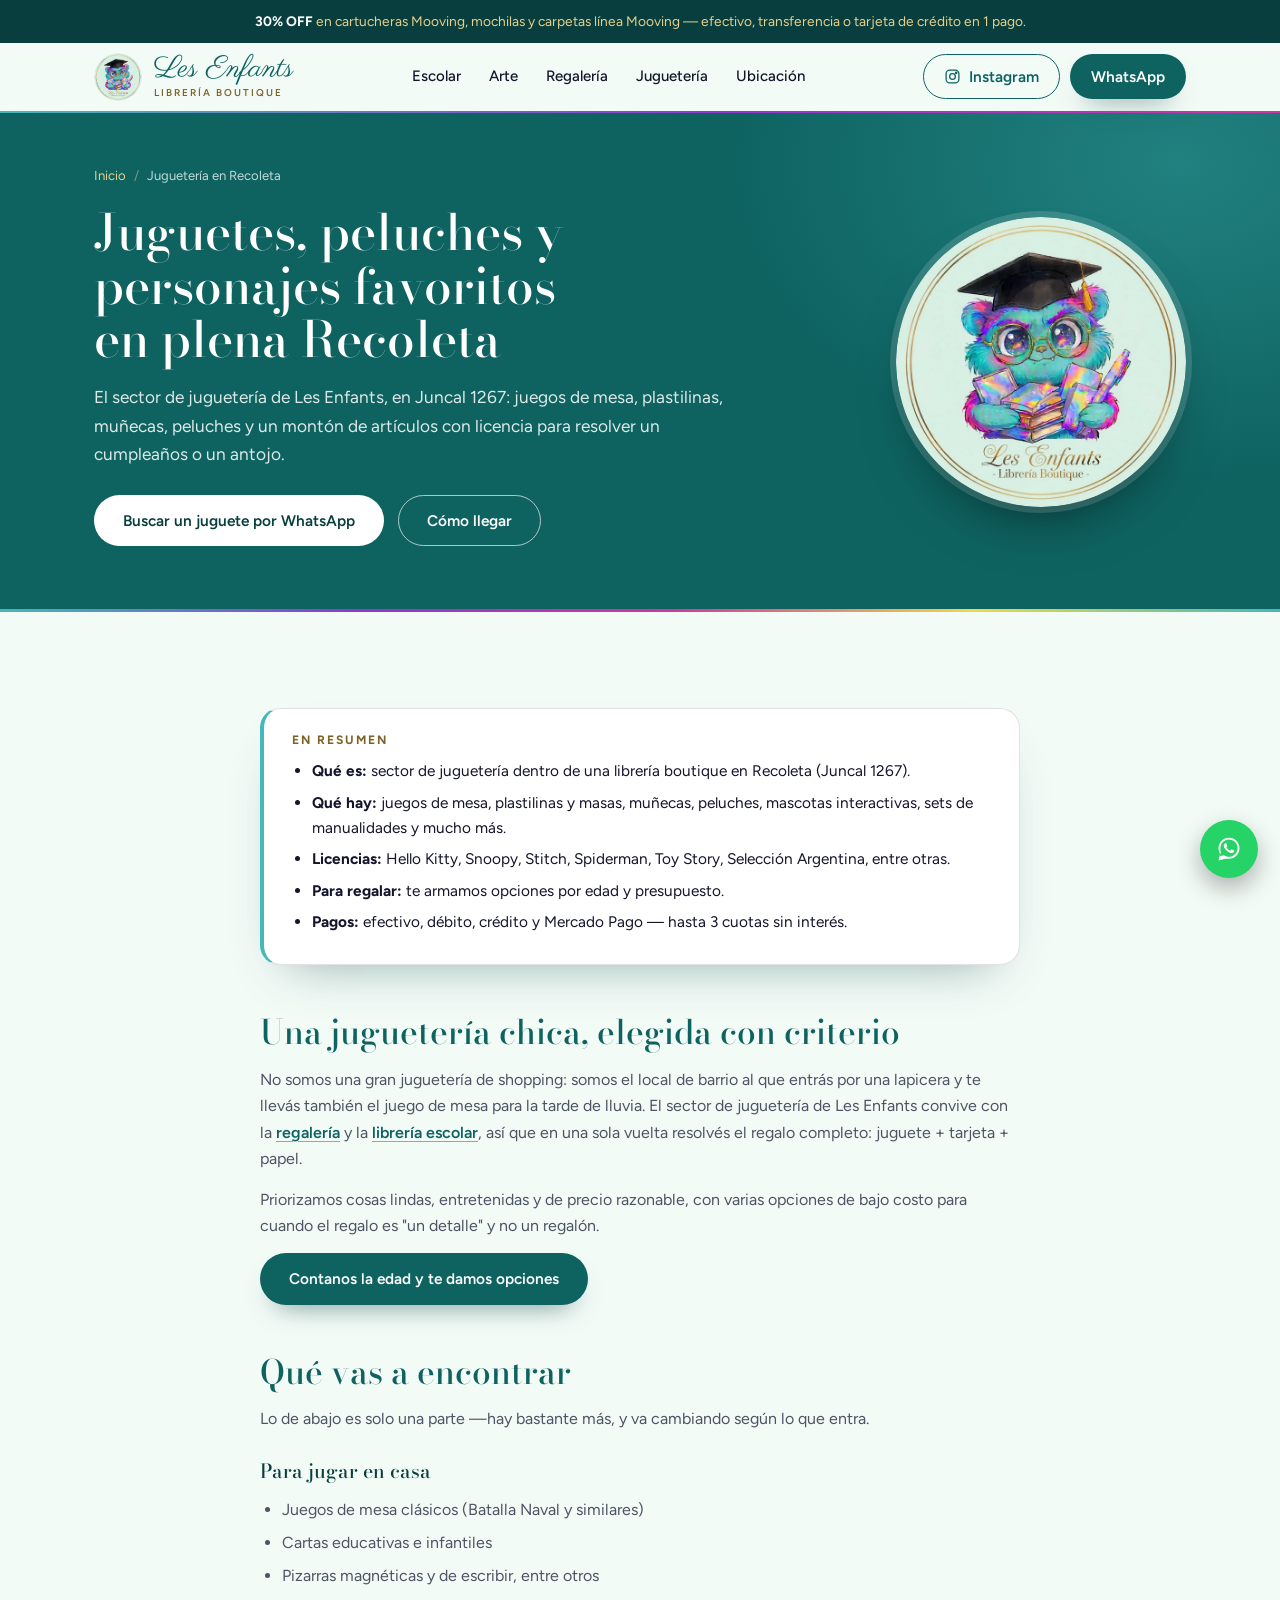
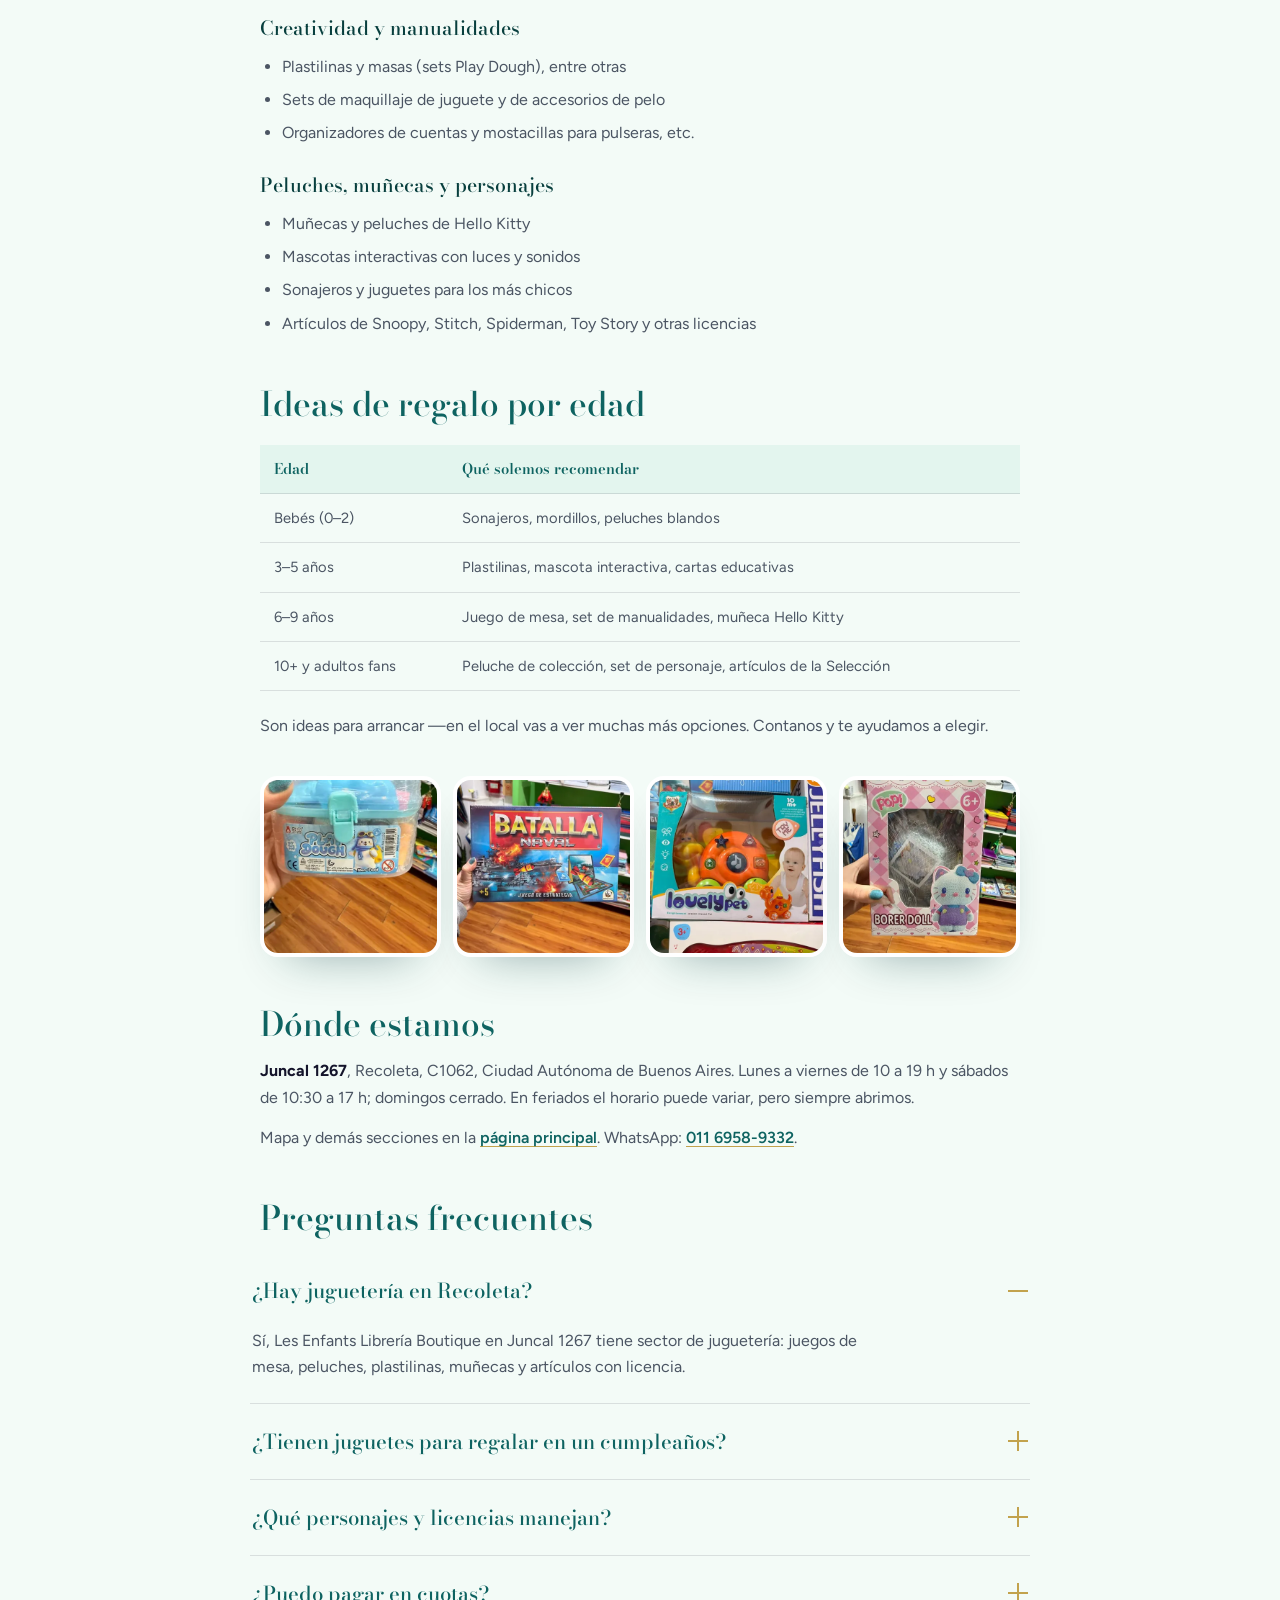
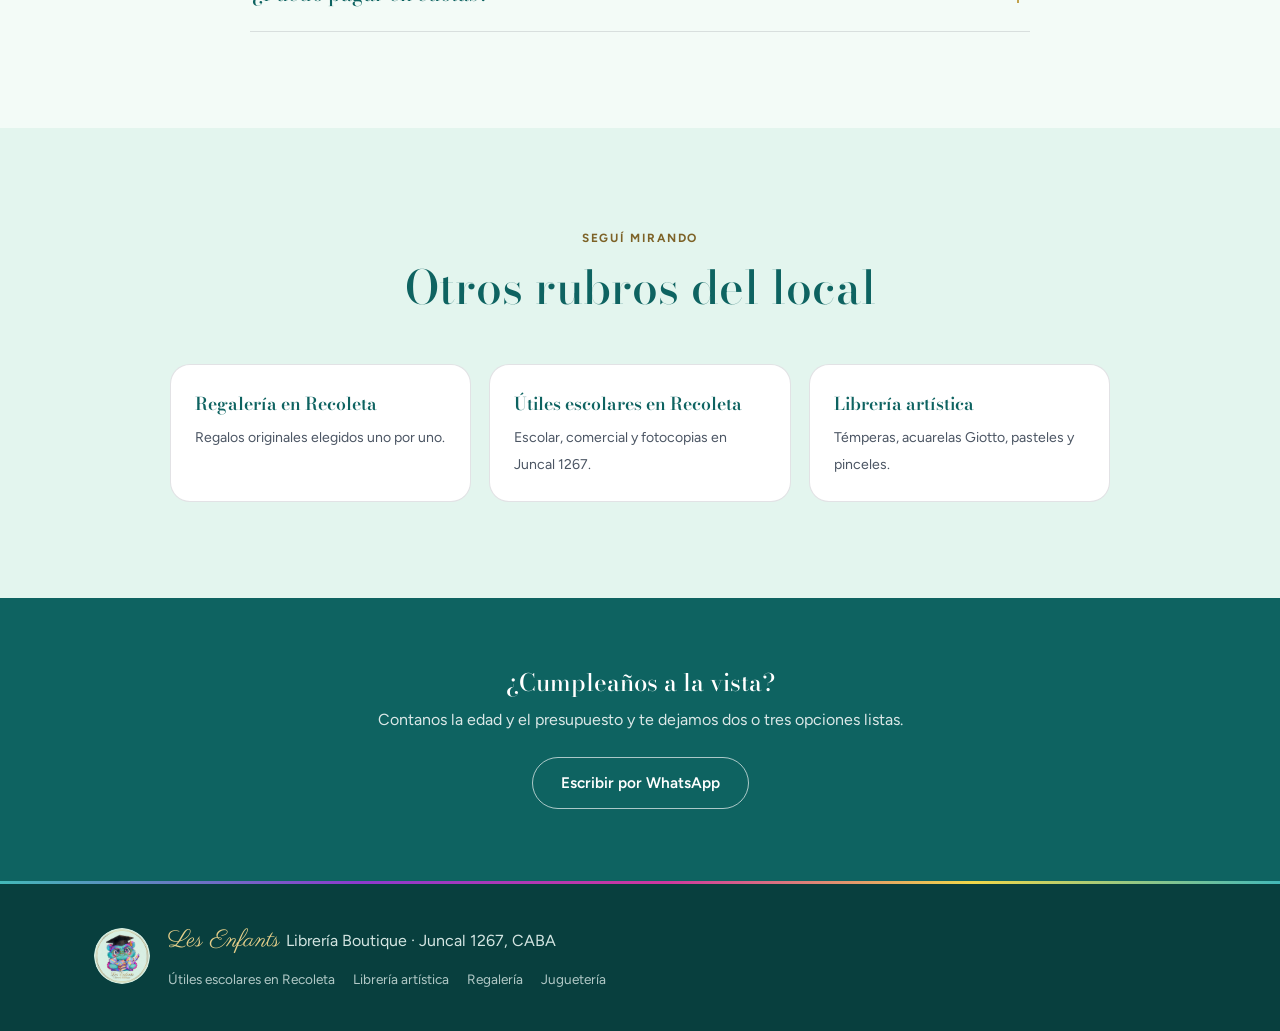
==== commit 2dedad8d: "Horario de sábado: 10:30 a 17:00 (igual que Google Maps) Co-Authored-By: Claude Opus 5.5 <noreply@an" ====
--- a/jugueteria-recoleta/index.html
+++ b/jugueteria-recoleta/index.html
@@ -4,21 +4,21 @@
 <meta charset="UTF-8">
 <meta name="viewport" content="width=device-width, initial-scale=1.0">
 <title>Juguetería en Recoleta — juguetes y licencias | Les Enfants, Juncal 1267</title>
-<meta name="description" content="Juguetería en Recoleta: juegos de mesa, peluches, plastilinas, muñecas y artículos con licencia (Hello Kitty, Snoopy, Stitch y más) en Juncal 1267. 3 cuotas sin interés. 5.0★ en Google.">
+<meta name="description" content="Juguetería en Recoleta: juegos de mesa, peluches, plastilinas y licencias (Hello Kitty, Snoopy, Stitch y más) en Juncal 1267. 3 cuotas sin interés.">
 <link rel="preconnect" href="https://fonts.googleapis.com">
 <link rel="preconnect" href="https://fonts.gstatic.com" crossorigin>
 <link href="https://fonts.googleapis.com/css2?family=Bodoni+Moda:ital,opsz,wght@0,6..96,400..700;1,6..96,400..700&family=Figtree:wght@400..700&family=Parisienne&display=swap" rel="stylesheet">
-<link rel="canonical" href="https://borthaburutoribio.github.io/les-enfants-website/jugueteria-recoleta/">
+<link rel="canonical" href="https://librerialesenfants.com/jugueteria-recoleta/">
 <link rel="icon" type="image/png" sizes="32x32" href="../assets/img/favicon-32.png">
 <link rel="icon" type="image/png" sizes="16x16" href="../assets/img/favicon-16.png">
 <link rel="apple-touch-icon" href="../assets/img/apple-touch-icon.png">
-<link rel="stylesheet" href="../styles.css?v=1">
+<link rel="stylesheet" href="../styles.css?v=6">
 <meta name="theme-color" content="#0e6361">
 <meta property="og:type" content="article">
 <meta property="og:title" content="Juguetería en Recoleta — juguetes y licencias | Les Enfants">
-<meta property="og:description" content="Juegos de mesa, peluches, plastilinas y muñecas en Juncal 1267, Recoleta. Licencias Hello Kitty, Snoopy y Stitch.">
-<meta property="og:image" content="https://borthaburutoribio.github.io/les-enfants-website/assets/img/og-image.jpg">
-<meta property="og:url" content="https://borthaburutoribio.github.io/les-enfants-website/jugueteria-recoleta/">
+<meta property="og:description" content="Juegos de mesa, peluches, plastilinas y muñecas en Juncal 1267, Recoleta. Licencias Hello Kitty, Snoopy, Stitch y más.">
+<meta property="og:image" content="https://librerialesenfants.com/assets/img/og-image.jpg">
+<meta property="og:url" content="https://librerialesenfants.com/jugueteria-recoleta/">
 <meta property="og:locale" content="es_AR">
 <meta name="twitter:card" content="summary_large_image">
 <script type="application/ld+json">
@@ -27,9 +27,10 @@
   "@type": "Store",
   "name": "Les Enfants Librería Boutique",
   "description": "Juguetería en Recoleta, Buenos Aires: juegos de mesa, peluches, plastilinas, muñecas y artículos con licencia, en Juncal 1267.",
-  "image": "https://borthaburutoribio.github.io/les-enfants-website/assets/img/og-image.jpg",
-  "url": "https://borthaburutoribio.github.io/les-enfants-website/jugueteria-recoleta/",
+  "image": "https://librerialesenfants.com/assets/img/og-image.jpg",
+  "url": "https://librerialesenfants.com/jugueteria-recoleta/",
   "telephone": "+5491169589332",
+  "sameAs": ["https://www.instagram.com/libreria_lesenfants/", "https://www.tiktok.com/@libreriaboutique"],
   "priceRange": "$$",
   "address": {
     "@type": "PostalAddress",
@@ -43,7 +44,7 @@
   "hasMap": "https://maps.google.com/?cid=1390204583059692264",
   "openingHoursSpecification": [
     { "@type": "OpeningHoursSpecification", "dayOfWeek": ["Monday","Tuesday","Wednesday","Thursday","Friday"], "opens": "10:00", "closes": "19:00" },
-    { "@type": "OpeningHoursSpecification", "dayOfWeek": "Saturday", "opens": "10:00", "closes": "18:00" }
+    { "@type": "OpeningHoursSpecification", "dayOfWeek": "Saturday", "opens": "10:30", "closes": "17:00" }
   ]
 }
 </script>
@@ -52,8 +53,8 @@
   "@context": "https://schema.org",
   "@type": "BreadcrumbList",
   "itemListElement": [
-    { "@type": "ListItem", "position": 1, "name": "Inicio", "item": "https://borthaburutoribio.github.io/les-enfants-website/" },
-    { "@type": "ListItem", "position": 2, "name": "Juguetería en Recoleta", "item": "https://borthaburutoribio.github.io/les-enfants-website/jugueteria-recoleta/" }
+    { "@type": "ListItem", "position": 1, "name": "Inicio", "item": "https://librerialesenfants.com/" },
+    { "@type": "ListItem", "position": 2, "name": "Juguetería en Recoleta", "item": "https://librerialesenfants.com/jugueteria-recoleta/" }
   ]
 }
 </script>
@@ -90,7 +91,7 @@
       <a href="../#ubicacion">Ubicación</a>
     </nav>
     <div class="header-ctas">
-      <a href="#" class="btn btn-outline nav-cta" target="_blank" rel="noopener">
+      <a href="https://www.instagram.com/libreria_lesenfants/" class="btn btn-outline nav-cta" target="_blank" rel="noopener">
         <svg viewBox="0 0 24 24" fill="none" stroke="currentColor" stroke-width="1.8"><rect x="3" y="3" width="18" height="18" rx="5"/><circle cx="12" cy="12" r="4"/><circle cx="17.2" cy="6.8" r="1"/></svg>
         Instagram
       </a>
@@ -174,14 +175,14 @@
         <p>Son ideas para arrancar —en el local vas a ver muchas más opciones. Contanos y te ayudamos a elegir.</p>
 
         <div class="rubro-media">
-          <img src="../assets/img/galeria/set-plastilinas-play-dough.webp" alt="Set de plastilinas Play Dough en Les Enfants Librería, Recoleta" loading="lazy">
-          <img src="../assets/img/galeria/juego-mesa-batalla-naval.webp" alt="Juego de mesa Batalla Naval" loading="lazy">
-          <img src="../assets/img/galeria/mascota-interactiva-lovely-pet.webp" alt="Mascota interactiva Lovely Pet con luces y sonidos" loading="lazy">
-          <img src="../assets/img/galeria/muneca-hello-kitty-borer-doll.webp" alt="Muñeca de peluche Hello Kitty en caja" loading="lazy">
+          <img width="480" height="448" src="../assets/img/galeria/set-plastilinas-play-dough.webp" alt="Set de plastilinas Play Dough en Les Enfants Librería, Recoleta" loading="lazy">
+          <img width="480" height="639" src="../assets/img/galeria/juego-mesa-batalla-naval.webp" alt="Juego de mesa Batalla Naval" loading="lazy">
+          <img width="480" height="639" src="../assets/img/galeria/mascota-interactiva-lovely-pet.webp" alt="Mascota interactiva Lovely Pet con luces y sonidos" loading="lazy">
+          <img width="480" height="639" src="../assets/img/galeria/muneca-hello-kitty-borer-doll.webp" alt="Muñeca de peluche Hello Kitty en caja" loading="lazy">
         </div>
 
         <h2>Dónde estamos</h2>
-        <p><strong>Juncal 1267</strong>, Recoleta, C1062, Ciudad Autónoma de Buenos Aires. Lunes a viernes de 10 a 19 h y sábados de 10 a 18 h; domingos cerrado. En feriados el horario puede variar, pero siempre abrimos.</p>
+        <p><strong>Juncal 1267</strong>, Recoleta, C1062, Ciudad Autónoma de Buenos Aires. Lunes a viernes de 10 a 19 h y sábados de 10:30 a 17 h; domingos cerrado. En feriados el horario puede variar, pero siempre abrimos.</p>
         <p>Mapa y demás secciones en la <a href="../#ubicacion">página principal</a>. WhatsApp: <a href="tel:+541169589332">011 6958-9332</a>.</p>
 
         <h2>Preguntas frecuentes</h2>
--- a/styles.css
+++ b/styles.css
@@ -159,6 +159,29 @@
   mask-image: linear-gradient(90deg, #000 0%, transparent 62%);
   pointer-events: none;
 }
+/* Hero con foto real del local: la foto va de fondo, con un velo en el teal de la marca
+   (más denso a la izquierda, donde está el texto) y los renglones de cuaderno encima */
+.hero--photo { background: var(--teal-900); color: #fff; }
+.hero-photo { position: absolute; inset: 0; overflow: hidden; }
+.hero-photo img { width: 100%; height: 100%; object-fit: cover; object-position: 55% 40%; filter: saturate(0.85) contrast(1.02); }
+.hero-photo::after {
+  content: ""; position: absolute; inset: 0;
+  background:
+    linear-gradient(90deg, rgba(8, 63, 62, 0.94) 0%, rgba(8, 63, 62, 0.82) 38%, rgba(8, 63, 62, 0.42) 72%, rgba(8, 63, 62, 0.30) 100%),
+    linear-gradient(180deg, rgba(20, 20, 43, 0.10) 0%, rgba(20, 20, 43, 0.35) 100%);
+}
+.hero--photo::before { z-index: 1; background-image: repeating-linear-gradient(to bottom, transparent 0 43px, rgba(216, 238, 227, 0.08) 43px 44px); }
+.hero--photo::after { content: ""; position: absolute; left: 0; right: 0; bottom: 0; height: 3px; background: var(--holo); z-index: 1; }
+.hero.hero--photo .hero-grid { z-index: 2; }
+.hero.hero--photo .eyebrow { color: var(--gold-light); }
+.hero.hero--photo h1 { color: #fff; text-shadow: 0 2px 24px rgba(0, 0, 0, 0.25); }
+.hero.hero--photo h1 em { color: var(--mint-200); }
+.hero.hero--photo .hero-lede { color: rgba(234, 247, 244, 0.9); }
+.hero.hero--photo .btn-primary { background: #fff; color: var(--teal-900); box-shadow: 0 14px 28px -16px rgba(0, 0, 0, 0.6); }
+.hero.hero--photo .btn-primary:hover { background: var(--mint-200); }
+.hero.hero--photo .btn-outline { color: #fff; border-color: rgba(255, 255, 255, 0.7); }
+.hero.hero--photo .btn-outline:hover { background: #fff; color: var(--teal-900); }
+.hero.hero--photo .hero-badge { box-shadow: 0 34px 70px -28px rgba(0, 0, 0, 0.7); }
 .hero-grid {
   position: relative; z-index: 1;
   display: grid;
@@ -321,6 +344,10 @@
 .nosotros-grid { display: grid; grid-template-columns: minmax(0, 0.9fr) minmax(0, 1.1fr); gap: 64px; align-items: center; }
 .nosotros-media img, .nosotros-media .ph { width: 100%; aspect-ratio: 4 / 5; object-fit: cover; border-radius: var(--r-lg); }
 .nosotros-media img { box-shadow: 0 30px 60px -30px rgba(0, 0, 0, 0.6); }
+.nosotros-photo { position: relative; margin: 0; }
+.nosotros-photo img { display: block; filter: saturate(0.92); }
+.nosotros-photo::before { content: ""; position: absolute; inset: -10px; border: 1px solid rgba(230, 207, 138, 0.45); border-radius: calc(var(--r-lg) + 8px); pointer-events: none; }
+.nosotros-photo figcaption { position: absolute; left: 16px; bottom: 16px; padding: 6px 14px; border-radius: 999px; background: rgba(8, 63, 62, 0.82); color: var(--gold-light); font-size: 0.8rem; font-weight: 600; letter-spacing: 0.04em; -webkit-backdrop-filter: blur(4px); backdrop-filter: blur(4px); }
 .nosotros-content .eyebrow { color: var(--gold-light); }
 .nosotros-content h2 { color: #fff; font-size: clamp(2rem, 3.8vw, 2.9rem); margin-bottom: 18px; }
 .nosotros-content p { color: rgba(234, 247, 244, 0.84); margin-bottom: 16px; font-size: 1.03rem; }
@@ -347,6 +374,23 @@
 }
 .sello-inner span { font-size: 0.38rem; font-weight: 700; line-height: 1.25; white-space: nowrap; }
 .sello-inner strong { font-size: 0.42rem; font-weight: 800; line-height: 1.2; margin-top: 1px; white-space: nowrap; }
+@media (min-width: 981px) {
+  .sellos-row { gap: 14px; margin-bottom: 26px; }
+  .sello-octagono { width: 112px; height: 112px; padding: 4.5px; }
+  .sello-ring { padding: 2.5px; }
+  .sello-inner { padding: 5px; }
+  .sello-inner span { font-size: 0.6rem; }
+  .sello-inner strong { font-size: 0.66rem; margin-top: 2px; }
+  .nosotros-grid { align-items: start; }
+  .nosotros-media { position: sticky; top: 110px; }
+}
+/* Bloque "para vos": lo que el cliente se lleva, en tarjetitas sobre el teal */
+.promesas { list-style: none; padding: 0; margin: 4px 0 26px; display: grid; grid-template-columns: repeat(2, minmax(0, 1fr)); gap: 12px; }
+.promesas li { background: rgba(255, 255, 255, 0.06); border: 1px solid rgba(230, 207, 138, 0.28); border-radius: var(--r); padding: 16px 18px; }
+.promesas strong { display: block; color: #fff; font-family: var(--font-display); font-size: 1.12rem; font-weight: 600; margin-bottom: 4px; }
+.promesas span { display: block; font-size: 0.94rem; line-height: 1.5; color: rgba(234, 247, 244, 0.8); }
+.nosotros-content h3 { color: var(--gold-light); font-family: var(--font-display); font-style: italic; font-weight: 500; font-size: 1.5rem; margin: 26px 0 14px; }
+@media (max-width: 560px) { .promesas { grid-template-columns: 1fr; } }
 
 .share-row { margin-top: 22px; }
 .share-btn {
@@ -381,6 +425,14 @@
 .ph--reel { aspect-ratio: 4 / 5; width: 100%; }
 .ph--reel svg { width: 38px; height: 38px; }
 .ph--reel strong { font-size: 1.4rem; }
+.redes-card { display: flex; flex-direction: column; gap: 12px; text-decoration: none; color: var(--ink); text-align: left; }
+.redes-thumb { position: relative; display: block; aspect-ratio: 9 / 16; border-radius: var(--r); overflow: hidden; background: var(--mint-100); box-shadow: var(--shadow); }
+.redes-thumb::after { content: ""; position: absolute; left: 0; right: 0; top: 0; height: 3px; background: var(--holo); opacity: 0; transition: opacity .25s ease; }
+.redes-thumb img { width: 100%; height: 100%; object-fit: cover; display: block; transition: transform .5s ease; }
+.redes-badge { position: absolute; top: 10px; left: 10px; padding: 4px 10px; border-radius: 999px; background: rgba(20, 20, 43, 0.72); color: #fff; font-size: 0.7rem; font-weight: 700; letter-spacing: 0.06em; text-transform: uppercase; }
+.redes-caption { font-size: 0.9rem; line-height: 1.4; color: var(--ink-soft); }
+.redes-card:hover .redes-thumb img, .redes-card:focus-visible .redes-thumb img { transform: scale(1.04); }
+.redes-card:hover .redes-thumb::after, .redes-card:focus-visible .redes-thumb::after { opacity: 1; }
 .redes-cta { display: flex; flex-wrap: wrap; justify-content: center; gap: 12px; margin-top: 36px; }
 
 /* Reseñas */
@@ -481,8 +533,9 @@
   .galeria-slide { width: 150px; height: 150px; border-width: 4px; border-radius: 18px; }
   .galeria-track-inner { gap: 12px; animation-duration: 55s; }
   .promo-bar { font-size: 0.78rem; padding: 8px 16px; line-height: 1.45; }
-  .redes-grid { grid-template-columns: repeat(2, minmax(0, 1fr)); gap: 14px; }
-  .redes-grid > :nth-child(3) { display: none; }
+  .redes-grid { grid-template-columns: repeat(3, minmax(0, 1fr)); gap: 10px; }
+  .redes-caption { display: none; }
+  .redes-badge { top: 6px; left: 6px; padding: 3px 7px; font-size: 0.58rem; }
   .ph--reel strong { font-size: 1.2rem; }
   .sticker { font-size: 0.76rem; padding: 6px 12px; }
   .brand-text .brand-script { font-size: 1.6rem; }
